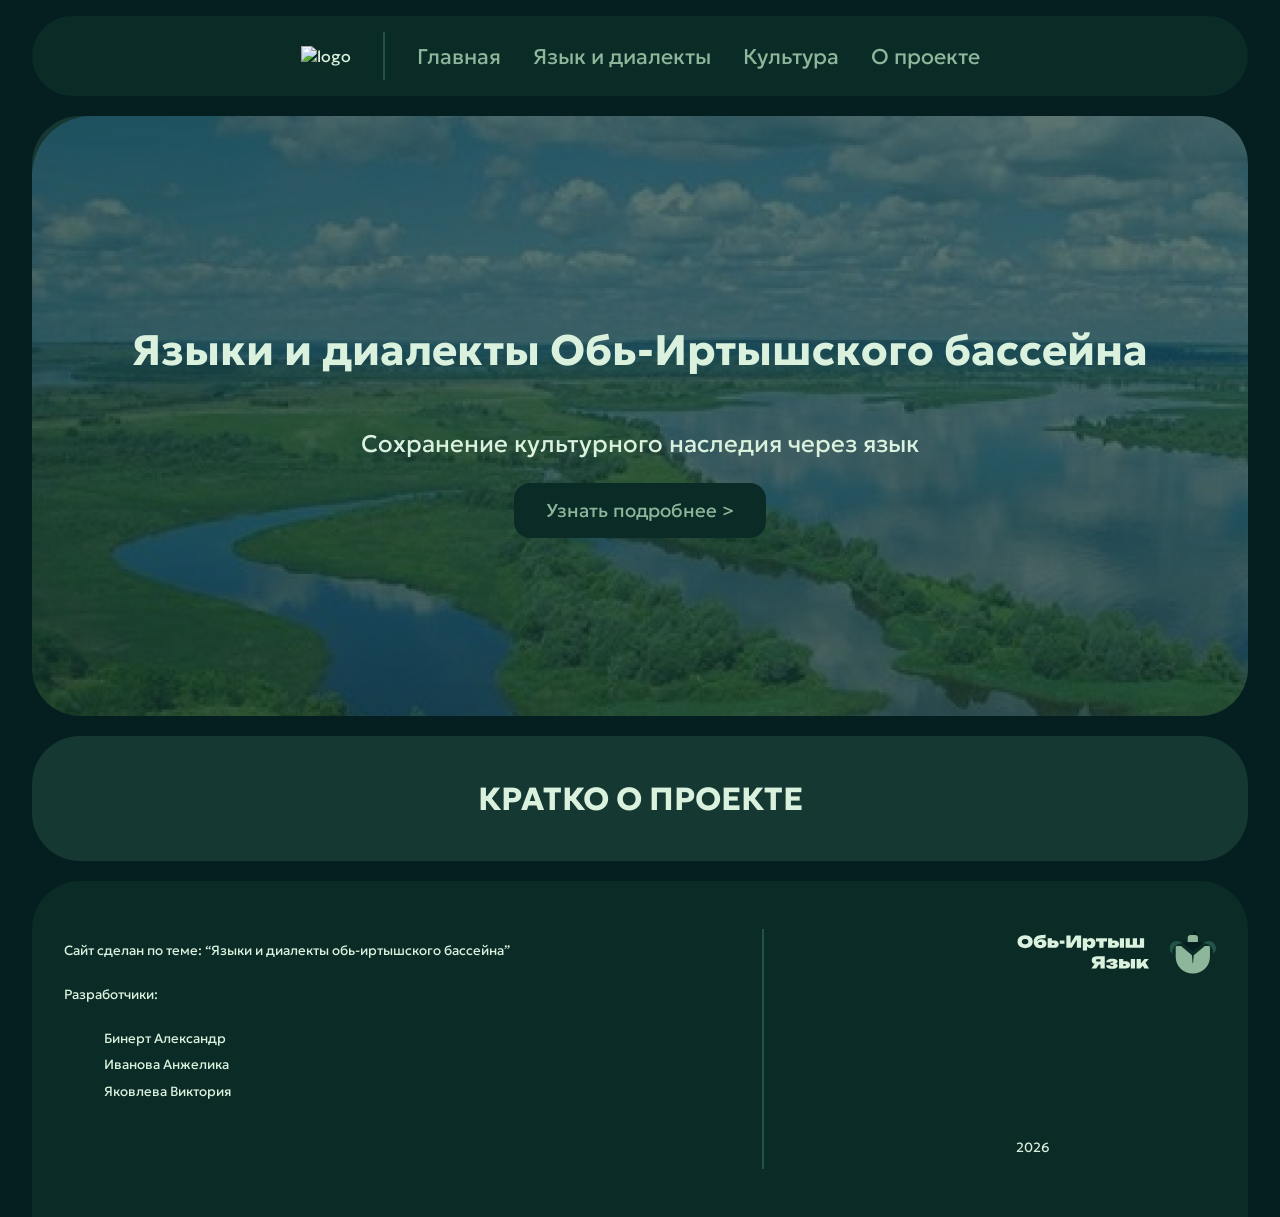
==== index.html @ 4b39de3e "half main done" ====
<!DOCTYPE html>
<html lang="ru">

<head>
    <meta charset="UTF-8">
    <meta name="viewport" content="width=device-width, initial-scale=1.0">
    <title>Обь-Иртыш Язык</title>
    <link rel="stylesheet" href="styles.css">
    <link rel="preconnect" href="https://fonts.googleapis.com">
    <link rel="preconnect" href="https://fonts.gstatic.com" crossorigin>
    <link href="https://fonts.googleapis.com/css2?family=Geologica:wght,CRSV@100..900,0&display=swap" rel="stylesheet">
</head>

<body>
    <header>
        <img src="images/logo.svg" alt="logo" class="logo">
        <div class="div-line"> </div>
        <nav class="nav">
            <a href="index.html">Главная</a>
            <a href="lang.html">Язык и диалекты</a>
            <a href="culture.html">Культура</a>
            <a href="about.html">О проекте</a>
        </nav>
    </header>

    <main class="hero">
        <h1>Языки и диалекты Обь-Иртышского бассейна</h1>
        <p class="hero__text">Сохранение культурного наследия через язык</p>
        <form action="#about">
            <button type="submit">Узнать подробнее ></button>
        </form>
    </main>

    <div class="about" id="about">
        <div class="about-img"> </div>
        <div class="about--right">
            <h2>КРАТКО О ПРОЕКТЕ</h2>
        </div>
    </div>

    <footer id="footer">
        <div class=" footer--text">
            <p>Сайт сделан по теме: “Языки и диалекты обь-иртышского бассейна”</p>
            <p>Разработчики:</p>
            <ul class="footer--text__list">
                <li>Бинерт Александр</li>
                <li>Иванова Анжелика</li>
                <li>Яковлева Виктория</li>
            </ul>
        </div>
        <div class="div-line footer"> </div>
        <div class="footer--text__year">
            <img src="images/logo-back.svg" alt="logo-back" class="logo">
            <p>2026</p>
        </div>
    </footer>
</body>

</html>
---- styles.css ----
:root {
    --font: "Geologica", sans-serif;
    --bgc: #051F20;
    --bgc-card: #163832;
    --color-head: #8EB69B;
    --text: #DAF1DE;
    --akc-1: #235347;
    --color-btn: #0B2B26;
}

body {
    margin: 1rem 2rem 0;
    display: flex;
    font-family: var(--font);
    color: var(--text);
    background-color: var(--bgc);
    display: flex;
    flex-direction: column;
    gap: 20px;
}

.logo {
    max-width: 200px;
}

header {
    position: sticky;
    top: 0;
    z-index: 100;
    display: flex;
    background-color: var(--color-btn);
    border-radius: 60px;
    padding: 1rem 2rem;
    flex-grow: 2;
    align-items: center;
    text-align: center;
    justify-content: center;
    gap: 2rem;
}

.div-line {
    background: var(--akc-1);
    height: 3rem;
    width: 2px;
}

.div-line.footer {
    height: 15rem;
}

a {
    text-decoration: none;
    font-size: 16pt;
    color: var(--color-head);
}

.nav {
    display: flex;
    align-items: center;
    text-align: center;
    justify-content: center;
    gap: 2rem;
}

main {
    display: flex;
    flex-direction: column;
    background: var(--bgc-card) url(images/bgs/bg-1.png);
    justify-content: center;
    align-items: center;
    height: 600px;
    border-radius: 3rem;
    text-align: center;
}

h1 {
    font-size: 32pt;
}

h2 {
    font-size: 24pt;
}

.hero__text{
    font-size: 18pt;
}

button {
    border: none;
    border-radius: 1rem;
    padding: 1rem 2rem;
    background: var(--color-btn);
    color: var(--color-head);
    font-family: var(--font);
    font-size: 14pt;
}

.about {
    display: flex;
    flex-direction: column;
    background: var(--bgc-card);
    border-radius: 3rem;
    padding: 1rem 2rem;
    justify-content: center;
    align-items: center;
}

footer {
    display: flex;
    background: var(--color-btn);
    font-size: 10pt;
    flex-grow: 2;
    border-radius: 3rem 3rem 0 0;
    padding: 3rem 2rem;
    justify-content: space-between;
}

.footer--text {
    display: flex;
    flex-direction: column;
}

ul {
    display: flex;
    flex-direction: column;
    list-style-type: none;
    gap: 0.6rem;
}

.footer--text__year {
    display: flex;
    flex-direction: column;
    justify-content: space-between;
}
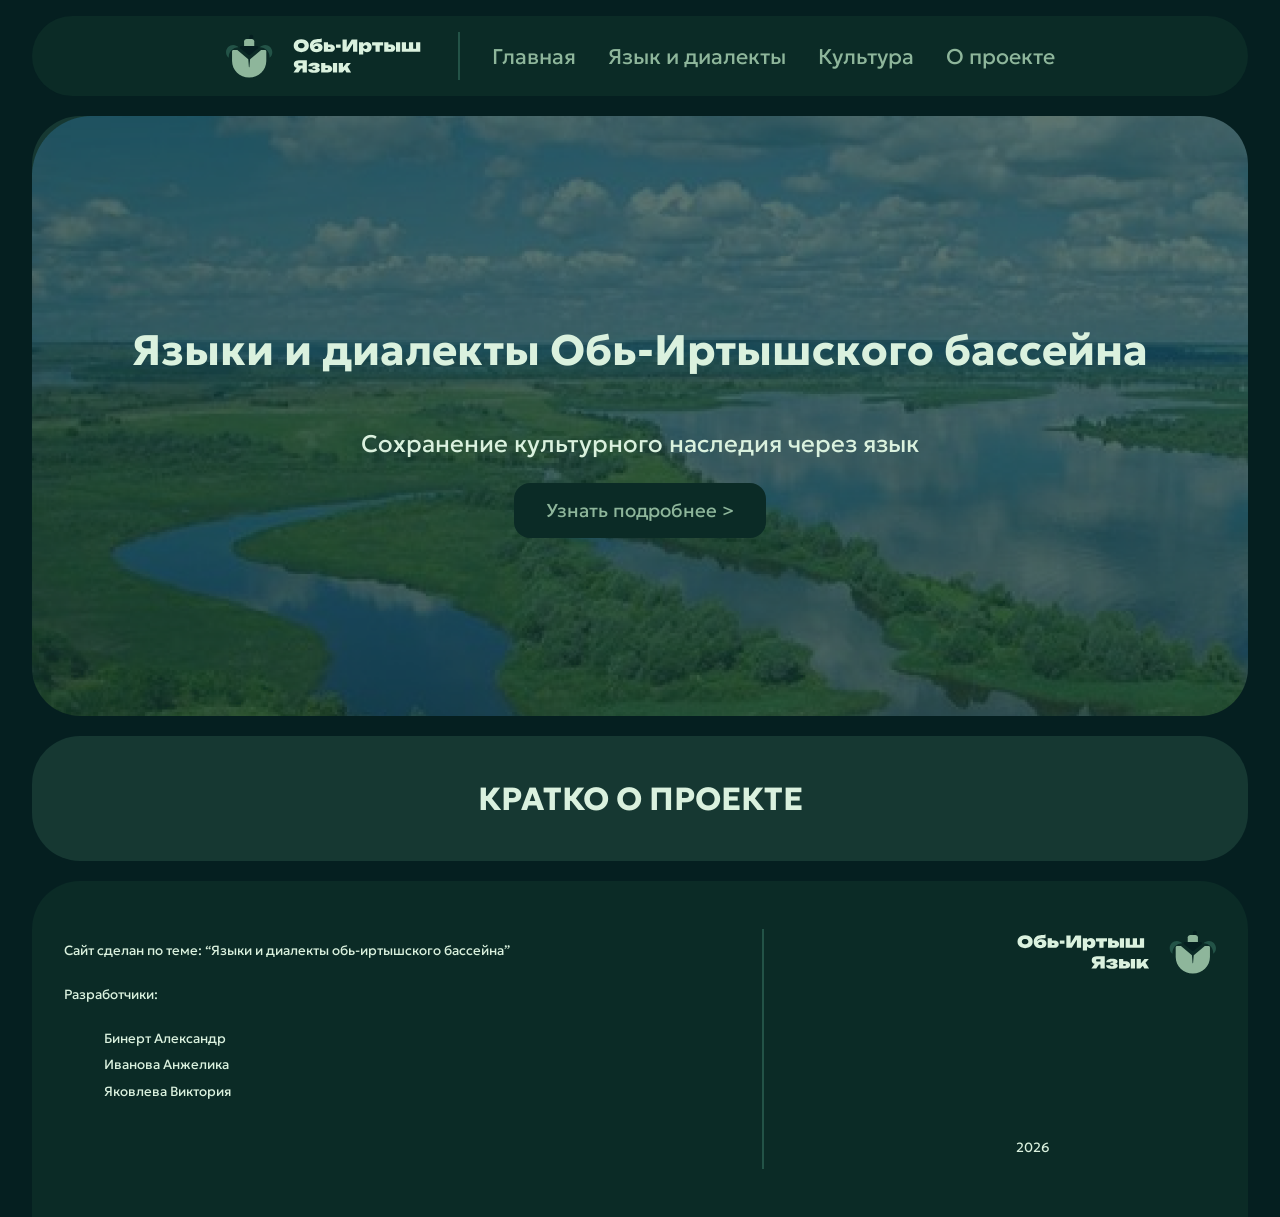
==== commit a6d85a0b: "change directory for files" ====
--- a/index.html
+++ b/index.html
@@ -5,7 +5,8 @@
     <meta charset="UTF-8">
     <meta name="viewport" content="width=device-width, initial-scale=1.0">
     <title>Обь-Иртыш Язык</title>
-    <link rel="stylesheet" href="styles.css">
+    <link rel="stylesheet" href="css/styles-global.css">
+    <link rel="stylesheet" href="css/styles-main.css">
     <link rel="preconnect" href="https://fonts.googleapis.com">
     <link rel="preconnect" href="https://fonts.gstatic.com" crossorigin>
     <link href="https://fonts.googleapis.com/css2?family=Geologica:wght,CRSV@100..900,0&display=swap" rel="stylesheet">
@@ -13,7 +14,7 @@
 
 <body>
     <header>
-        <img src="images/logo.svg" alt="logo" class="logo">
+        <img src="css/images/logo.svg" alt="logo" class="logo">
         <div class="div-line"> </div>
         <nav class="nav">
             <a href="index.html">Главная</a>
@@ -50,7 +51,7 @@
         </div>
         <div class="div-line footer"> </div>
         <div class="footer--text__year">
-            <img src="images/logo-back.svg" alt="logo-back" class="logo">
+            <img src="css/images/logo-back.svg" alt="logo-back" class="logo">
             <p>2026</p>
         </div>
     </footer>
--- a/css/styles-global.css
+++ b/css/styles-global.css
@@ -0,0 +1,109 @@
+:root {
+    --font: "Geologica", sans-serif;
+    --bgc: #051F20;
+    --bgc-card: #163832;
+    --color-head: #8EB69B;
+    --text: #DAF1DE;
+    --akc-1: #235347;
+    --color-btn: #0B2B26;
+}
+
+body {
+    margin: 1rem 2rem 0;
+    display: flex;
+    font-family: var(--font);
+    color: var(--text);
+    background-color: var(--bgc);
+    display: flex;
+    flex-direction: column;
+    gap: 20px;
+}
+
+.logo {
+    max-width: 200px;
+}
+
+header {
+    position: sticky;
+    top: 0;
+    z-index: 100;
+    display: flex;
+    background-color: var(--color-btn);
+    border-radius: 60px;
+    padding: 1rem 2rem;
+    flex-grow: 2;
+    align-items: center;
+    text-align: center;
+    justify-content: center;
+    gap: 2rem;
+}
+
+.div-line {
+    background: var(--akc-1);
+    height: 3rem;
+    width: 2px;
+}
+
+.div-line.footer {
+    height: 15rem;
+}
+
+a {
+    text-decoration: none;
+    font-size: 16pt;
+    color: var(--color-head);
+}
+
+.nav {
+    display: flex;
+    align-items: center;
+    text-align: center;
+    justify-content: center;
+    gap: 2rem;
+}
+
+h1 {
+    font-size: 32pt;
+}
+
+h2 {
+    font-size: 24pt;
+}
+
+button {
+    border: none;
+    border-radius: 1rem;
+    padding: 1rem 2rem;
+    background: var(--color-btn);
+    color: var(--color-head);
+    font-family: var(--font);
+    font-size: 14pt;
+}
+
+footer {
+    display: flex;
+    background: var(--color-btn);
+    font-size: 10pt;
+    flex-grow: 2;
+    border-radius: 3rem 3rem 0 0;
+    padding: 3rem 2rem;
+    justify-content: space-between;
+}
+
+.footer--text {
+    display: flex;
+    flex-direction: column;
+}
+
+ul {
+    display: flex;
+    flex-direction: column;
+    list-style-type: none;
+    gap: 0.6rem;
+}
+
+.footer--text__year {
+    display: flex;
+    flex-direction: column;
+    justify-content: space-between;
+}
--- a/css/styles-main.css
+++ b/css/styles-main.css
@@ -0,0 +1,24 @@
+main {
+    display: flex;
+    flex-direction: column;
+    background: var(--bgc-card) url(images/bgs/bg-1.png);
+    justify-content: center;
+    align-items: center;
+    height: 600px;
+    border-radius: 3rem;
+    text-align: center;
+}
+
+.hero__text{
+    font-size: 18pt;
+}
+
+.about {
+    display: flex;
+    flex-direction: column;
+    background: var(--bgc-card);
+    border-radius: 3rem;
+    padding: 1rem 2rem;
+    justify-content: center;
+    align-items: center;
+}
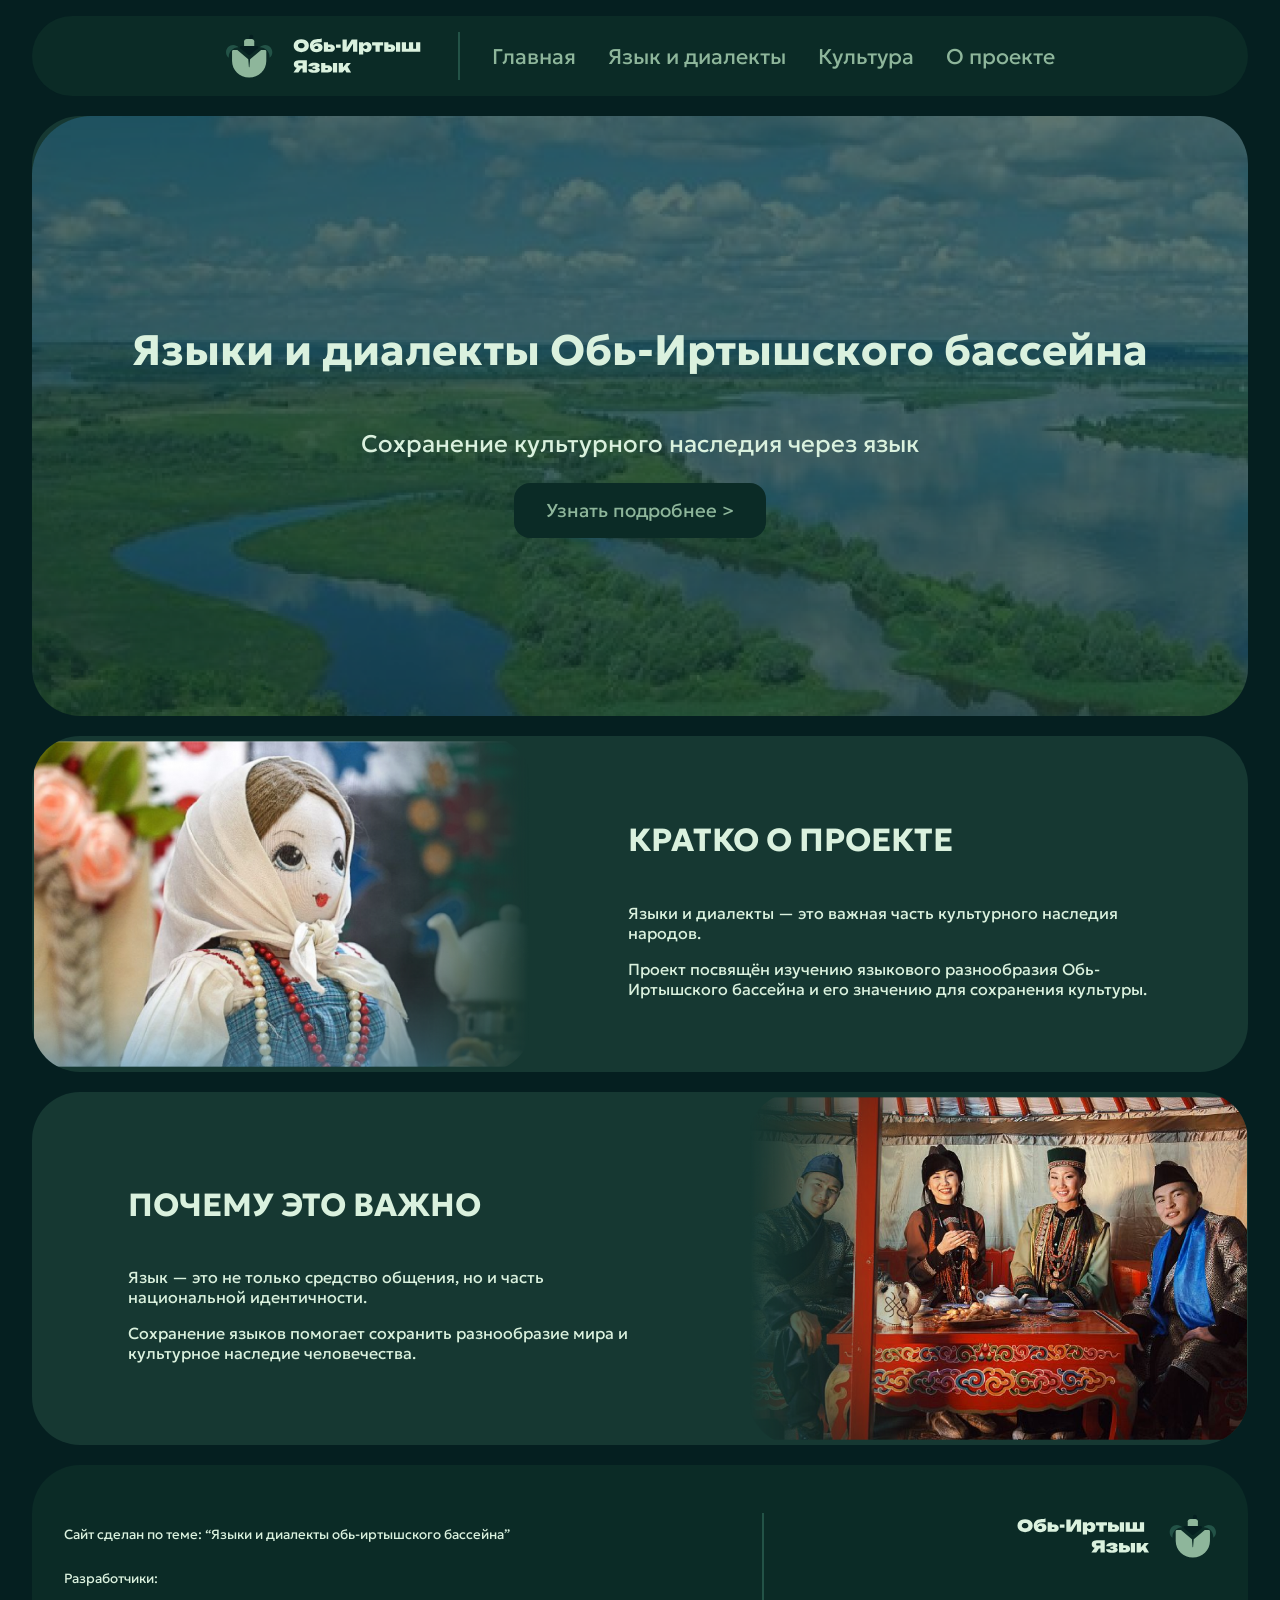
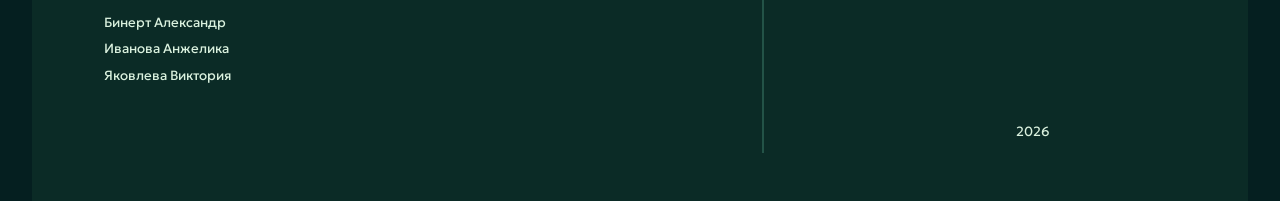
==== commit 26a88ce2: "almost done main" ====
--- a/index.html
+++ b/index.html
@@ -33,9 +33,24 @@
     </main>
 
     <div class="about" id="about">
-        <div class="about-img"> </div>
+        <img src="css/images/img-about.png" alt="img-about" class="about--img">
         <div class="about--right">
             <h2>КРАТКО О ПРОЕКТЕ</h2>
+            <div class="about--right__text">
+                <p>Языки и диалекты — это важная часть культурного наследия народов.</p>
+                <p>Проект посвящён изучению языкового разнообразия Обь-Иртышского бассейна и его значению для сохранения культуры.</p>
+            </div>
+        </div>
+    </div>
+
+    <div class="important" id="important">
+        <img src="css/images/img-important.png" alt="img-important" class="important--img">
+        <div class="important--left">
+            <h2>ПОЧЕМУ ЭТО ВАЖНО</h2>
+            <div class="important--left__text">
+                <p>Язык — это не только средство общения, но и часть национальной идентичности.</p>
+                <p>Сохранение языков помогает сохранить разнообразие мира и культурное наследие человечества.</p>
+            </div>
         </div>
     </div>
 
--- a/css/styles-global.css
+++ b/css/styles-global.css
@@ -14,7 +14,6 @@
     font-family: var(--font);
     color: var(--text);
     background-color: var(--bgc);
-    display: flex;
     flex-direction: column;
     gap: 20px;
 }
--- a/css/styles-main.css
+++ b/css/styles-main.css
@@ -15,10 +15,55 @@
 
 .about {
     display: flex;
-    flex-direction: column;
     background: var(--bgc-card);
     border-radius: 3rem;
-    padding: 1rem 2rem;
-    justify-content: center;
+    justify-content: space-between;
     align-items: center;
 }
+
+.about--img {
+    display: flex;
+    max-height: 400px;
+    max-width: 500px;
+    border-radius: 3rem;
+}
+
+.about--right {
+    display: flex;
+    flex-direction: column;
+    width: 50vw;
+    justify-content: center;
+    padding: 0 6rem;
+}
+
+.about--right__text {
+    gap: 1rem;
+}
+
+.important {
+    display: flex;
+    flex-direction: row-reverse;
+    background: var(--bgc-card);
+    border-radius: 3rem;
+    justify-content: space-between;
+    align-items: center;
+}
+
+.important--img {
+    display: flex;
+    max-height: 400px;
+    max-width: 500px;
+    border-radius: 3rem;
+}
+
+.important--left {
+    display: flex;
+    flex-direction: column;
+    width: 50vw;
+    justify-content: center;
+    padding: 0 6rem;
+}
+
+.important--left__text {
+    gap: 1rem;
+}
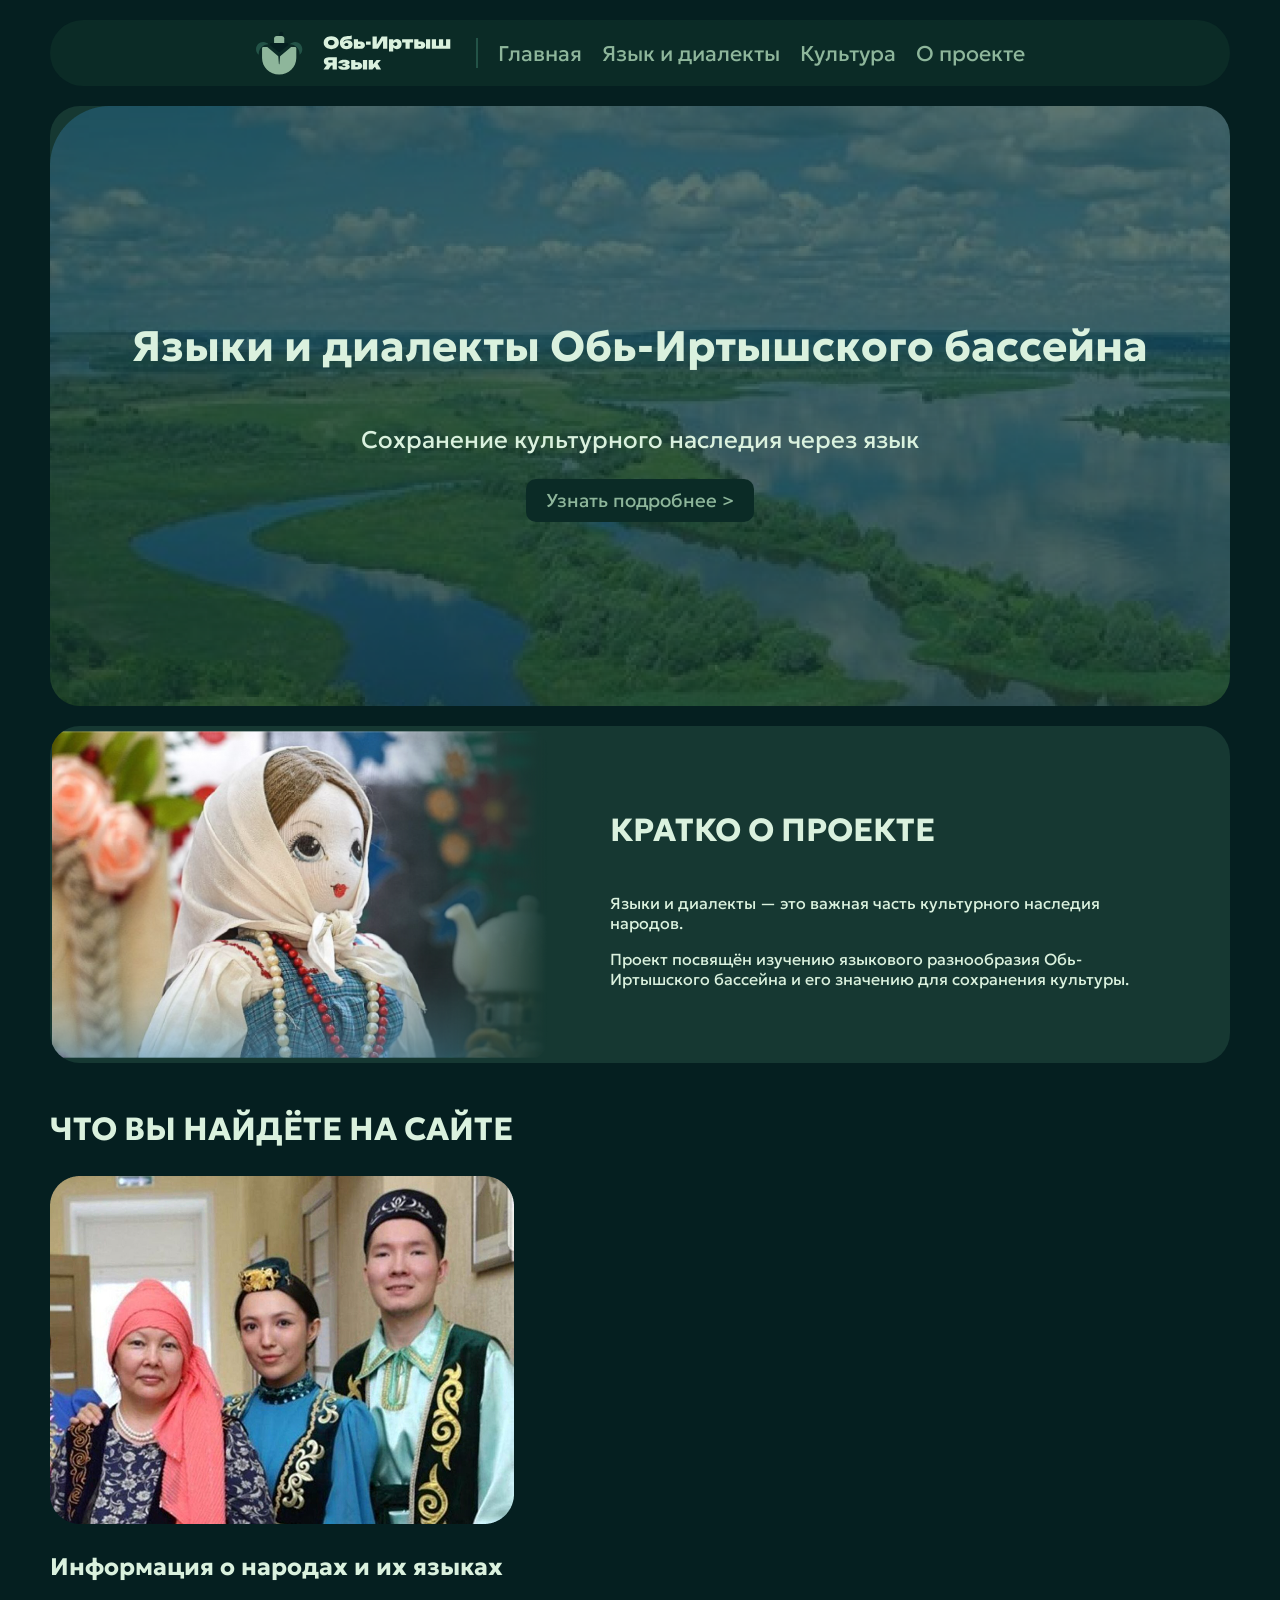
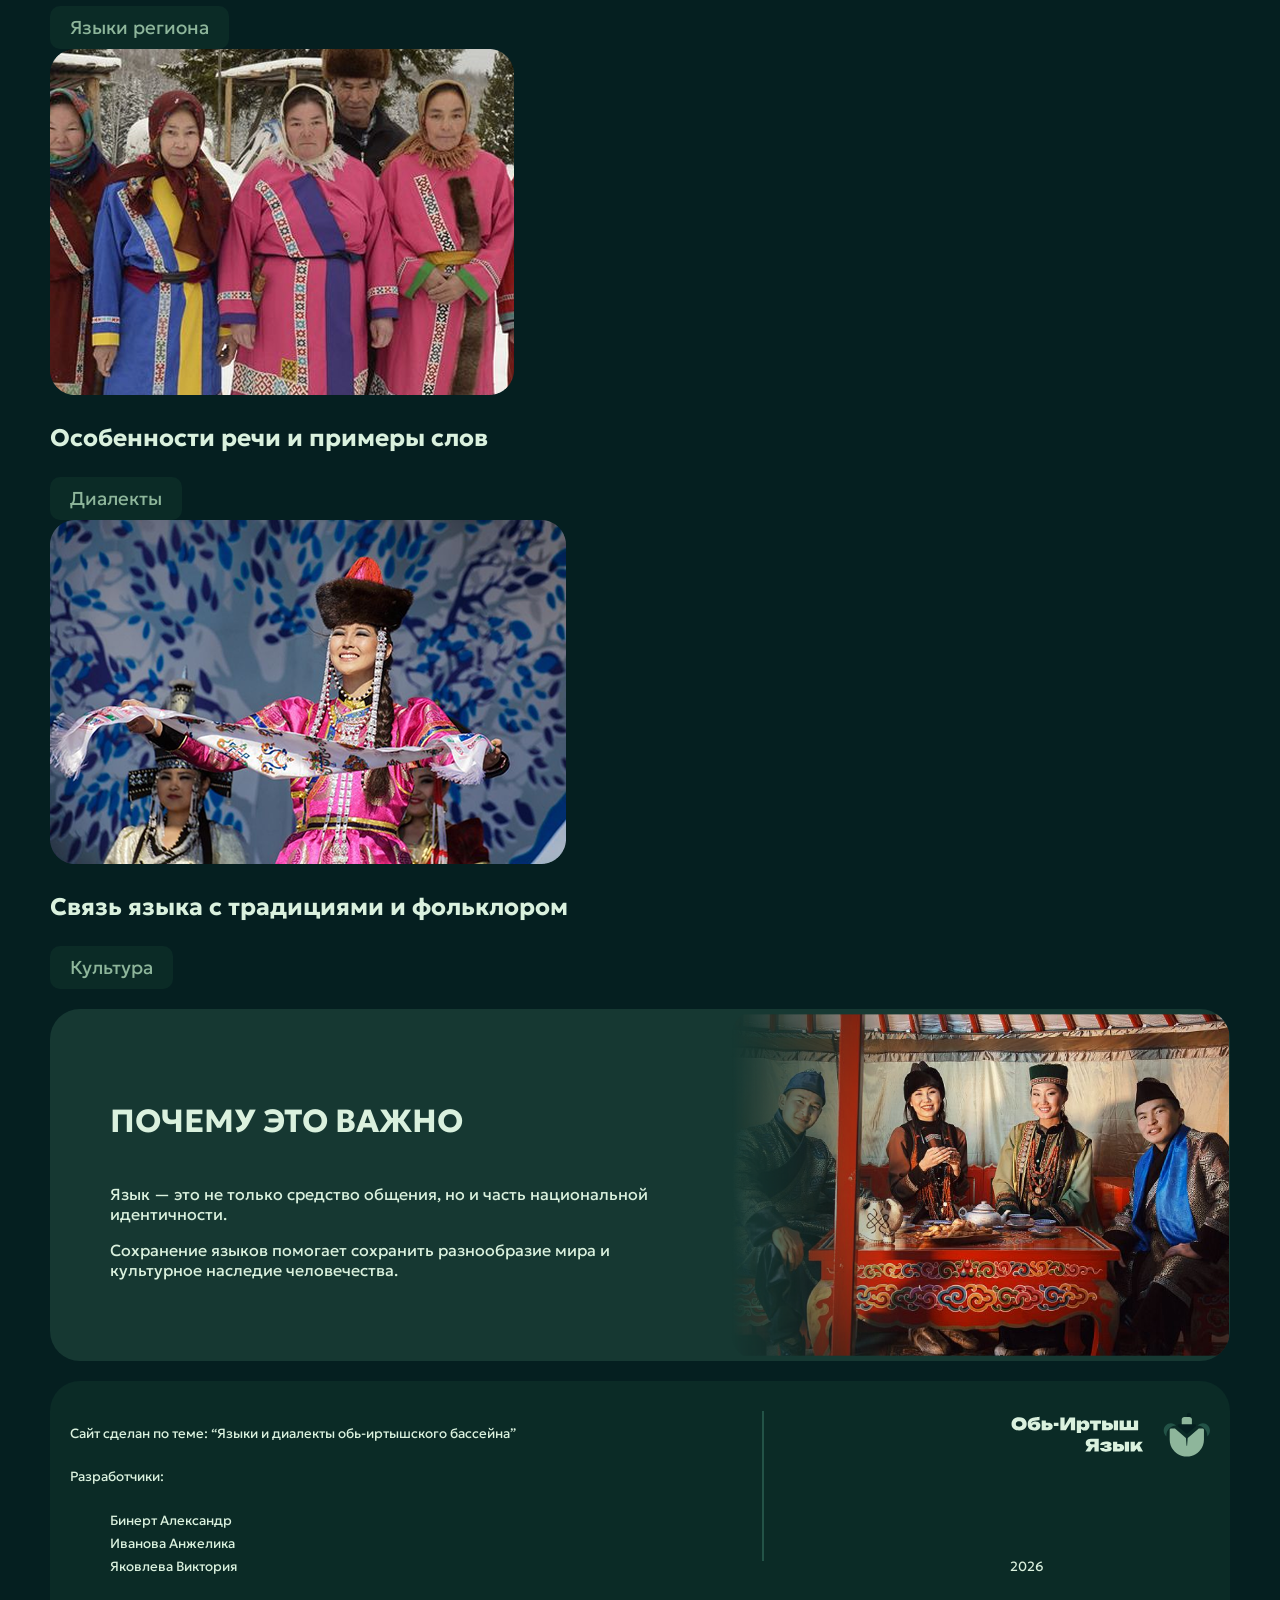
==== commit 20ee32fb: "finish lang and add imgs folders" ====
--- a/index.html
+++ b/index.html
@@ -23,7 +23,7 @@
             <a href="about.html">О проекте</a>
         </nav>
     </header>
-
+    
     <main class="hero">
         <h1>Языки и диалекты Обь-Иртышского бассейна</h1>
         <p class="hero__text">Сохранение культурного наследия через язык</p>
@@ -33,7 +33,7 @@
     </main>
 
     <div class="about" id="about">
-        <img src="css/images/img-about.png" alt="img-about" class="about--img">
+        <img src="css/images/main/img-about.png" alt="img-about" class="about--img">
         <div class="about--right">
             <h2>КРАТКО О ПРОЕКТЕ</h2>
             <div class="about--right__text">
@@ -43,8 +43,35 @@
         </div>
     </div>
 
+    <div class="found">
+        <h2>ЧТО ВЫ НАЙДЁТЕ НА САЙТЕ</h2>
+        <div class="found--cardholder">
+            <div class="found--cardholder--card">
+                <img src="css/images/main/img-found-1.png" alt="img-found-1">
+                <h3>Информация о народах и их языках</h3>
+                <form action="lang.html">
+                    <button type="submit">Языки региона</button>
+                </form>
+            </div>
+            <div class="found--cardholder--card">
+                <img src="css/images/main/img-found-2.png" alt="img-found-2">
+                <h3>Особенности речи и примеры слов</h3>
+                <form action="lang.html">
+                    <button type="submit">Диалекты</button>
+                </form>
+            </div>
+            <div class="found--cardholder--card">
+                <img src="css/images/main/img-found-3.png" alt="">
+                <h3>Связь языка с традициями и фольклором</h3>
+                <form action="culture.html">
+                    <button type="submit">Культура</button>
+                </form>
+            </div>
+        </div>
+    </div>
+
     <div class="important" id="important">
-        <img src="css/images/img-important.png" alt="img-important" class="important--img">
+        <img src="css/images/main/img-important.png" alt="img-important" class="important--img">
         <div class="important--left">
             <h2>ПОЧЕМУ ЭТО ВАЖНО</h2>
             <div class="important--left__text">
--- a/css/styles-global.css
+++ b/css/styles-global.css
@@ -1,3 +1,6 @@
+html {
+    font-size: 62.5%;
+}
 :root {
     --font: "Geologica", sans-serif;
     --bgc: #051F20;
@@ -9,9 +12,9 @@
 }
 
 body {
-    margin: 1rem 2rem 0;
     display: flex;
     font-family: var(--font);
+    font-size: 1.6rem;
     color: var(--text);
     background-color: var(--bgc);
     flex-direction: column;
@@ -24,7 +27,7 @@
 
 header {
     position: sticky;
-    top: 0;
+    top: 1rem;
     z-index: 100;
     display: flex;
     background-color: var(--color-btn);
@@ -69,6 +72,10 @@
     font-size: 24pt;
 }
 
+h3 {
+    font-size: 18pt;
+}
+
 button {
     border: none;
     border-radius: 1rem;
@@ -77,6 +84,11 @@
     color: var(--color-head);
     font-family: var(--font);
     font-size: 14pt;
+}
+
+button:hover {
+    background: #08201c;
+    color: #628b6f;
 }
 
 footer {
@@ -105,4 +117,22 @@
     display: flex;
     flex-direction: column;
     justify-content: space-between;
+}
+
+@media screen and (max-width: 1980px) {
+    body { 
+        margin: 2rem 15rem 0;
+    }
+}
+
+@media screen and (max-width: 1440px) {
+    body { 
+        margin: 2rem 10rem 0;
+    }
+}
+
+@media screen and (max-width: 1280px) {
+    body {
+        margin: 2rem 5rem 0;
+    }
 }
